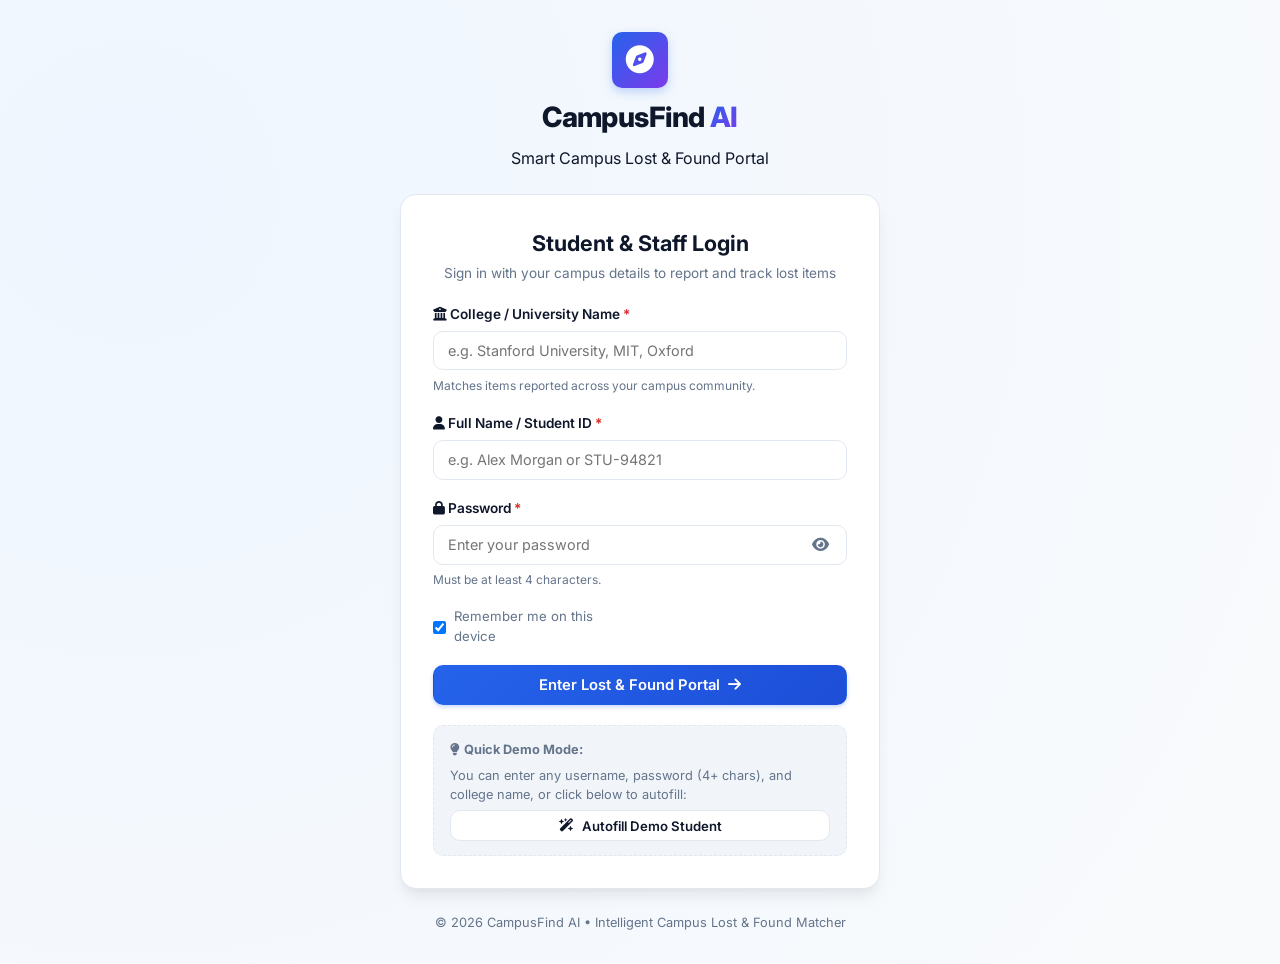
==== login.html @ 49ea63b5 "Initial commit: Campus Lost and Found AI Matcher" ====
<!DOCTYPE html>
<html lang="en">
<head>
  <meta charset="UTF-8" />
  <meta name="viewport" content="width=device-width, initial-scale=1.0" />
  <title>Login - CampusFind AI</title>
  <link rel="stylesheet" href="styles.css" />
  <!-- Font Awesome for modern icons -->
  <link rel="stylesheet" href="https://cdnjs.cloudflare.com/ajax/libs/font-awesome/6.4.0/css/all.min.css" />
  <!-- Google Fonts for crisp typography -->
  <link rel="preconnect" href="https://fonts.googleapis.com">
  <link rel="preconnect" href="https://fonts.gstatic.com" crossorigin>
  <link href="https://fonts.googleapis.com/css2?family=Inter:wght@400;500;600;700;800&display=swap" rel="stylesheet">
</head>
<body class="auth-page-body">

  <div class="auth-container">
    <!-- Brand / Logo Header -->
    <div class="auth-brand">
      <div class="brand-icon auth-icon">
        <i class="fa-solid fa-compass"></i>
      </div>
      <h1>CampusFind <span>AI</span></h1>
      <p class="tagline">Smart Campus Lost &amp; Found Portal</p>
    </div>

    <!-- Login Card -->
    <div class="auth-card">
      <div class="auth-header">
        <h2>Student &amp; Staff Login</h2>
        <p>Sign in with your campus details to report and track lost items</p>
      </div>

      <!-- Error / Alert Banner -->
      <div id="loginAlert" class="auth-alert" style="display: none;" role="alert">
        <i class="fa-solid fa-circle-exclamation"></i>
        <span id="loginAlertMessage">Please fill in all required fields.</span>
      </div>

      <!-- Login Form -->
      <form id="loginForm" class="auth-form" novalidate>
        <!-- College Name Field -->
        <div class="form-group">
          <label for="collegeName" class="form-label">
            <i class="fa-solid fa-building-columns"></i> College / University Name <span class="required">*</span>
          </label>
          <div class="input-with-icon">
            <input 
              type="text" 
              id="collegeName" 
              placeholder="e.g. Stanford University, MIT, Oxford" 
              required 
              autocomplete="organization"
            />
          </div>
          <small class="form-hint">Matches items reported across your campus community.</small>
        </div>

        <!-- User Name Field -->
        <div class="form-group">
          <label for="userName" class="form-label">
            <i class="fa-solid fa-user"></i> Full Name / Student ID <span class="required">*</span>
          </label>
          <div class="input-with-icon">
            <input 
              type="text" 
              id="userName" 
              placeholder="e.g. Alex Morgan or STU-94821" 
              required 
              autocomplete="username"
            />
          </div>
        </div>

        <!-- Password Field -->
        <div class="form-group">
          <label for="userPassword" class="form-label">
            <i class="fa-solid fa-lock"></i> Password <span class="required">*</span>
          </label>
          <div class="password-input-wrapper">
            <input 
              type="password" 
              id="userPassword" 
              placeholder="Enter your password" 
              required 
              autocomplete="current-password"
            />
            <button 
              type="button" 
              id="togglePasswordBtn" 
              class="toggle-password-btn" 
              title="Show/Hide password" 
              aria-label="Show password"
            >
              <i class="fa-solid fa-eye" id="passwordEyeIcon"></i>
            </button>
          </div>
          <small class="form-hint">Must be at least 4 characters.</small>
        </div>

        <!-- Remember Me Checkbox -->
        <div class="form-row auth-options">
          <label class="remember-label">
            <input type="checkbox" id="rememberMe" checked />
            <span>Remember me on this device</span>
          </label>
        </div>

        <!-- Submit Button -->
        <button type="submit" id="loginSubmitBtn" class="btn btn-primary btn-block">
          <span>Enter Lost &amp; Found Portal</span>
          <i class="fa-solid fa-arrow-right"></i>
        </button>
      </form>

      <!-- Quick Demo Login Helper for beginners -->
      <div class="demo-login-box">
        <p><i class="fa-solid fa-lightbulb"></i> <strong>Quick Demo Mode:</strong></p>
        <p>You can enter any username, password (4+ chars), and college name, or click below to autofill:</p>
        <button type="button" id="autofillDemoBtn" class="btn btn-secondary btn-sm">
          <i class="fa-solid fa-magic-wand-sparkles"></i> Autofill Demo Student
        </button>
      </div>
    </div>

    <!-- Auth Footer -->
    <div class="auth-footer">
      <p>&copy; 2026 CampusFind AI &bull; Intelligent Campus Lost &amp; Found Matcher</p>
    </div>
  </div>

  <!-- Inline Auth Script for Standalone Simplicity -->
  <script>
    // Check if user is already logged in
    document.addEventListener('DOMContentLoaded', () => {
      const existingUser = localStorage.getItem('campusFindUser');
      if (existingUser) {
        try {
          const user = JSON.parse(existingUser);
          if (user && user.isLoggedIn) {
            // Already logged in, redirect to main portal
            window.location.href = 'index.html';
            return;
          }
        } catch (e) {
          localStorage.removeItem('campusFindUser');
        }
      }

      const loginForm = document.getElementById('loginForm');
      const collegeInput = document.getElementById('collegeName');
      const nameInput = document.getElementById('userName');
      const passwordInput = document.getElementById('userPassword');
      const alertBox = document.getElementById('loginAlert');
      const alertMessage = document.getElementById('loginAlertMessage');
      const togglePasswordBtn = document.getElementById('togglePasswordBtn');
      const passwordEyeIcon = document.getElementById('passwordEyeIcon');
      const autofillBtn = document.getElementById('autofillDemoBtn');

      // Toggle password visibility
      togglePasswordBtn.addEventListener('click', () => {
        const isPassword = passwordInput.getAttribute('type') === 'password';
        passwordInput.setAttribute('type', isPassword ? 'text' : 'password');
        passwordEyeIcon.className = isPassword ? 'fa-solid fa-eye-slash' : 'fa-solid fa-eye';
      });

      // Autofill demo data
      autofillBtn.addEventListener('click', () => {
        collegeInput.value = 'State University';
        nameInput.value = 'Alex Morgan';
        passwordInput.value = 'campus2026';
        alertBox.style.display = 'none';
      });

      // Form submission
      loginForm.addEventListener('submit', (e) => {
        e.preventDefault();

        const college = collegeInput.value.trim();
        const username = nameInput.value.trim();
        const password = passwordInput.value;

        if (!college || !username || !password) {
          showAlert('Please fill in your College Name, User Name, and Password.');
          return;
        }

        if (password.length < 4) {
          showAlert('Password must be at least 4 characters long.');
          return;
        }

        // Save authenticated session in localStorage
        const userProfile = {
          username: username,
          college: college,
          isLoggedIn: true,
          loginTime: new Date().toISOString()
        };

        localStorage.setItem('campusFindUser', JSON.stringify(userProfile));

        // Redirect to main page
        window.location.href = 'index.html';
      });

      function showAlert(msg) {
        alertMessage.textContent = msg;
        alertBox.style.display = 'flex';
      }
    });
  </script>
</body>
</html>
---- styles.css ----
/* ==========================================================================
   Campus Lost-and-Found AI Matcher - Main Stylesheet
   Modern, responsive, accessible design for college students and staff
   ========================================================================== */

/* --- CSS Variables / Design Tokens --- */
:root {
  --primary: #2563eb;
  --primary-hover: #1d4ed8;
  --primary-light: #eff6ff;
  --primary-border: #bfdbfe;

  --ai-purple: #7c3aed;
  --ai-purple-hover: #6d28d9;
  --ai-light: #f5f3ff;
  --ai-border: #ddd6fe;
  --ai-glow: rgba(124, 58, 237, 0.2);

  --lost-color: #dc2626;
  --lost-bg: #fef2f2;
  --lost-border: #fecaca;

  --found-color: #059669;
  --found-bg: #ecfdf5;
  --found-border: #a7f3d0;

  --reunited-color: #0284c7;
  --reunited-bg: #f0f9ff;
  --reunited-border: #bae6fd;

  --bg-body: #f8fafc;
  --surface: #ffffff;
  --surface-alt: #f1f5f9;

  --text-main: #0f172a;
  --text-muted: #64748b;
  --text-light: #94a3b8;
  --border-color: #e2e8f0;
  --border-focus: #3b82f6;

  --radius-sm: 6px;
  --radius-md: 10px;
  --radius-lg: 16px;
  --radius-full: 9999px;

  --shadow-sm: 0 1px 2px 0 rgba(0, 0, 0, 0.05);
  --shadow-md: 0 4px 6px -1px rgba(0, 0, 0, 0.08), 0 2px 4px -2px rgba(0, 0, 0, 0.05);
  --shadow-lg: 0 10px 15px -3px rgba(0, 0, 0, 0.08), 0 4px 6px -4px rgba(0, 0, 0, 0.04);
  --shadow-xl: 0 20px 25px -5px rgba(0, 0, 0, 0.1), 0 8px 10px -6px rgba(0, 0, 0, 0.05);

  --transition-fast: 0.15s ease;
  --transition-normal: 0.25s ease;
  --font-family: 'Inter', system-ui, -apple-system, BlinkMacSystemFont, 'Segoe UI', Roboto, sans-serif;
}

/* --- Global Reset & Base Setup --- */
*, *::before, *::after {
  box-sizing: border-box;
  margin: 0;
  padding: 0;
}

html {
  font-size: 16px;
  scroll-behavior: smooth;
}

body {
  font-family: var(--font-family);
  background-color: var(--bg-body);
  color: var(--text-main);
  line-height: 1.5;
  min-height: 100vh;
  display: flex;
  flex-direction: column;
  -webkit-font-smoothing: antialiased;
}

/* --- Buttons Base Styles --- */
.btn {
  display: inline-flex;
  align-items: center;
  justify-content: center;
  gap: 0.5rem;
  font-family: inherit;
  font-size: 0.925rem;
  font-weight: 600;
  padding: 0.625rem 1.15rem;
  border-radius: var(--radius-md);
  border: 1px solid transparent;
  cursor: pointer;
  transition: var(--transition-fast);
  text-decoration: none;
  white-space: nowrap;
}

.btn:active {
  transform: scale(0.98);
}

.btn-primary {
  background: linear-gradient(135deg, var(--primary), var(--primary-hover));
  color: #ffffff;
  box-shadow: 0 2px 4px rgba(37, 99, 235, 0.25);
}

.btn-primary:hover {
  background: linear-gradient(135deg, var(--primary-hover), #1e40af);
  box-shadow: 0 4px 8px rgba(37, 99, 235, 0.35);
}

.btn-secondary {
  background-color: #ffffff;
  color: var(--text-main);
  border-color: var(--border-color);
}

.btn-secondary:hover {
  background-color: var(--surface-alt);
  border-color: #cbd5e1;
}

.btn-ai {
  background: linear-gradient(135deg, var(--ai-purple), #9333ea);
  color: #ffffff;
  border: none;
  box-shadow: 0 2px 6px var(--ai-glow);
}

.btn-ai:hover {
  background: linear-gradient(135deg, var(--ai-purple-hover), #7e22ce);
  box-shadow: 0 4px 10px rgba(124, 58, 237, 0.4);
}

.btn-sm {
  padding: 0.4rem 0.75rem;
  font-size: 0.825rem;
}

.btn-block {
  width: 100%;
}

.btn-icon-only {
  padding: 0.625rem;
  min-width: 42px;
  min-height: 42px;
}

/* --- Top Navigation Bar --- */
.navbar {
  background-color: rgba(255, 255, 255, 0.95);
  backdrop-filter: blur(8px);
  border-bottom: 1px solid var(--border-color);
  position: sticky;
  top: 0;
  z-index: 100;
  box-shadow: var(--shadow-sm);
}

.nav-container {
  max-width: 1240px;
  margin: 0 auto;
  padding: 0.85rem 1.5rem;
  display: flex;
  align-items: center;
  justify-content: space-between;
  gap: 1rem;
}

.brand {
  display: flex;
  align-items: center;
  gap: 0.85rem;
  text-decoration: none;
}

.brand-icon {
  width: 44px;
  height: 44px;
  border-radius: var(--radius-md);
  background: linear-gradient(135deg, var(--primary), var(--ai-purple));
  color: #ffffff;
  display: flex;
  align-items: center;
  justify-content: center;
  font-size: 1.35rem;
  box-shadow: 0 4px 10px rgba(37, 99, 235, 0.25);
}

.brand-text h1 {
  font-size: 1.35rem;
  font-weight: 800;
  color: var(--text-main);
  line-height: 1.1;
  letter-spacing: -0.02em;
}

.brand-text h1 span {
  color: var(--ai-purple);
  background: linear-gradient(135deg, var(--primary), var(--ai-purple));
  -webkit-background-clip: text;
  -webkit-text-fill-color: transparent;
}

.brand-text .tagline {
  font-size: 0.75rem;
  color: var(--text-muted);
  font-weight: 500;
}

.nav-actions {
  display: flex;
  align-items: center;
  gap: 1rem;
}

/* Logged-in User Profile Badge */
.user-profile-badge {
  display: flex;
  align-items: center;
  gap: 0.6rem;
  background-color: var(--surface-alt);
  padding: 0.35rem 0.75rem;
  border-radius: var(--radius-full);
  border: 1px solid var(--border-color);
}

.user-avatar {
  width: 32px;
  height: 32px;
  border-radius: 50%;
  background: linear-gradient(135deg, var(--primary), #3b82f6);
  color: #ffffff;
  display: flex;
  align-items: center;
  justify-content: center;
  font-size: 0.85rem;
}

.user-meta {
  display: flex;
  flex-direction: column;
  line-height: 1.2;
}

.user-name {
  font-size: 0.85rem;
  font-weight: 700;
  color: var(--text-main);
}

.user-college {
  font-size: 0.7rem;
  color: var(--text-muted);
  max-width: 140px;
  overflow: hidden;
  text-overflow: ellipsis;
  white-space: nowrap;
}

.logout-btn {
  background: transparent;
  border: none;
  color: var(--text-muted);
  font-size: 0.95rem;
  cursor: pointer;
  padding: 0.25rem 0.4rem;
  border-radius: var(--radius-sm);
  transition: var(--transition-fast);
}

.logout-btn:hover {
  color: var(--lost-color);
  background-color: #fee2e2;
}

/* --- Main Layout Container --- */
.main-container {
  max-width: 1240px;
  margin: 0 auto;
  padding: 1.75rem 1.5rem;
  width: 100%;
  flex: 1;
}

/* --- Hero / Stats Dashboard Section --- */
.stats-section {
  display: grid;
  grid-template-columns: repeat(auto-fit, minmax(220px, 1fr));
  gap: 1rem;
  margin-bottom: 2rem;
}

.stat-card {
  background-color: var(--surface);
  border: 1px solid var(--border-color);
  border-radius: var(--radius-lg);
  padding: 1.25rem;
  display: flex;
  align-items: center;
  gap: 1rem;
  box-shadow: var(--shadow-sm);
  transition: var(--transition-normal);
}

.stat-card:hover {
  transform: translateY(-2px);
  box-shadow: var(--shadow-md);
  border-color: #cbd5e1;
}

.stat-icon {
  width: 52px;
  height: 52px;
  border-radius: var(--radius-md);
  display: flex;
  align-items: center;
  justify-content: center;
  font-size: 1.35rem;
  flex-shrink: 0;
}

.lost-icon {
  background-color: var(--lost-bg);
  color: var(--lost-color);
}

.found-icon {
  background-color: var(--found-bg);
  color: var(--found-color);
}

.reunited-icon {
  background-color: var(--reunited-bg);
  color: var(--reunited-color);
}

.ai-icon {
  background: var(--ai-light);
  color: var(--ai-purple);
}

.stat-info h3 {
  font-size: 1.65rem;
  font-weight: 800;
  color: var(--text-main);
  line-height: 1.1;
}

.stat-info p {
  font-size: 0.825rem;
  color: var(--text-muted);
  font-weight: 500;
  margin-top: 0.2rem;
}

.ai-badge-card {
  background: linear-gradient(135deg, #ffffff 60%, var(--ai-light) 100%);
  border-color: var(--ai-border);
}

/* --- Search & Controls Section --- */
.controls-section {
  background-color: var(--surface);
  border: 1px solid var(--border-color);
  border-radius: var(--radius-lg);
  padding: 1.25rem;
  margin-bottom: 2rem;
  box-shadow: var(--shadow-sm);
  display: flex;
  flex-direction: column;
  gap: 1rem;
}

/* Distinctly separated search input group (Icon Box + Input Field) */
.search-input-group {
  position: relative;
  width: 100%;
  display: flex;
  align-items: stretch;
  background-color: #ffffff;
  border: 1.5px solid var(--border-color);
  border-radius: var(--radius-md);
  overflow: hidden;
  box-shadow: var(--shadow-sm);
  transition: var(--transition-fast);
}

.search-input-group:focus-within {
  border-color: var(--primary);
  box-shadow: 0 0 0 3px rgba(37, 99, 235, 0.15);
}

.search-icon-box {
  display: flex;
  align-items: center;
  justify-content: center;
  padding: 0 1.2rem;
  background-color: var(--surface-alt);
  color: var(--text-muted);
  border-right: 1.5px solid var(--border-color);
  font-size: 1.05rem;
  flex-shrink: 0;
}

.search-input-group input {
  flex: 1;
  padding: 0.8rem 2.8rem 0.8rem 1rem;
  font-size: 0.95rem;
  font-family: inherit;
  border: none;
  background-color: transparent;
  color: var(--text-main);
  outline: none;
}

.search-input-group input::placeholder {
  color: var(--text-light);
}

.clear-search-btn {
  position: absolute;
  right: 0.75rem;
  top: 50%;
  transform: translateY(-50%);
  background: transparent;
  border: none;
  color: var(--text-muted);
  cursor: pointer;
  padding: 0.35rem;
  font-size: 1rem;
  border-radius: 50%;
}

.clear-search-btn:hover {
  color: var(--text-main);
}

.filter-controls-row {
  display: flex;
  flex-wrap: wrap;
  align-items: center;
  justify-content: space-between;
  gap: 1rem;
}

/* Status Filter Tabs */
.filter-tabs {
  display: flex;
  align-items: center;
  background-color: var(--surface-alt);
  padding: 0.3rem;
  border-radius: var(--radius-md);
  gap: 0.25rem;
}

.tab-btn {
  background: transparent;
  border: none;
  font-family: inherit;
  font-size: 0.85rem;
  font-weight: 600;
  color: var(--text-muted);
  padding: 0.5rem 0.9rem;
  border-radius: var(--radius-sm);
  cursor: pointer;
  transition: var(--transition-fast);
  display: flex;
  align-items: center;
  gap: 0.45rem;
}

.tab-btn:hover {
  color: var(--text-main);
}

.tab-btn.active {
  background-color: #ffffff;
  color: var(--text-main);
  box-shadow: var(--shadow-sm);
}

.dot {
  width: 8px;
  height: 8px;
  border-radius: 50%;
}

.dot-lost { background-color: var(--lost-color); }
.dot-found { background-color: var(--found-color); }
.dot-resolved { background-color: var(--reunited-color); }

/* Dropdown Filters */
.dropdown-filters {
  display: flex;
  align-items: center;
  flex-wrap: wrap;
  gap: 0.75rem;
}

.select-wrapper {
  position: relative;
  display: flex;
  align-items: center;
}

.select-wrapper i {
  position: absolute;
  left: 0.85rem;
  color: var(--text-muted);
  font-size: 0.85rem;
  pointer-events: none;
}

.select-wrapper select {
  font-family: inherit;
  font-size: 0.85rem;
  font-weight: 500;
  color: var(--text-main);
  background-color: var(--surface);
  border: 1.5px solid var(--border-color);
  border-radius: var(--radius-md);
  padding: 0.55rem 1.85rem 0.55rem 2.2rem;
  cursor: pointer;
  appearance: none;
  background-image: url("data:image/svg+xml;charset=UTF-8,%3csvg xmlns='http://www.w3.org/2000/svg' viewBox='0 0 24 24' fill='none' stroke='%2364748b' stroke-width='2' stroke-linecap='round' stroke-linejoin='round'%3e%3cpolyline points='6 9 12 15 18 9'%3e%3c/polyline%3e%3c/svg%3e");
  background-repeat: no-repeat;
  background-position: right 0.6rem center;
  background-size: 1rem;
  transition: var(--transition-fast);
}

.select-wrapper select:focus {
  outline: none;
  border-color: var(--primary);
  box-shadow: 0 0 0 3px rgba(37, 99, 235, 0.15);
}

/* --- Feed Header --- */
.feed-header {
  display: flex;
  align-items: center;
  justify-content: space-between;
  margin-bottom: 1.25rem;
  gap: 1rem;
}

.feed-header h2 {
  font-size: 1.25rem;
  font-weight: 700;
  color: var(--text-main);
}

.results-badge {
  font-size: 0.8rem;
  font-weight: 600;
  color: var(--text-muted);
  background-color: var(--surface-alt);
  padding: 0.3rem 0.75rem;
  border-radius: var(--radius-full);
}

/* --- Items Grid & Cards --- */
.items-grid {
  display: grid;
  grid-template-columns: repeat(auto-fill, minmax(320px, 1fr));
  gap: 1.5rem;
}

.item-card {
  background-color: var(--surface);
  border: 1px solid var(--border-color);
  border-radius: var(--radius-lg);
  overflow: hidden;
  display: flex;
  flex-direction: column;
  box-shadow: var(--shadow-sm);
  transition: var(--transition-normal);
  position: relative;
}

.item-card:hover {
  transform: translateY(-3px);
  box-shadow: var(--shadow-lg);
  border-color: #cbd5e1;
}

.item-card.is-reunited {
  opacity: 0.78;
}

.card-top-bar {
  padding: 0.85rem 1rem 0.5rem 1rem;
  display: flex;
  align-items: center;
  justify-content: space-between;
  gap: 0.5rem;
}

/* Badges */
.badge {
  display: inline-flex;
  align-items: center;
  gap: 0.35rem;
  font-size: 0.75rem;
  font-weight: 700;
  text-transform: uppercase;
  letter-spacing: 0.03em;
  padding: 0.3rem 0.65rem;
  border-radius: var(--radius-full);
}

.badge-lost {
  background-color: var(--lost-bg);
  color: var(--lost-color);
  border: 1px solid var(--lost-border);
}

.badge-found {
  background-color: var(--found-bg);
  color: var(--found-color);
  border: 1px solid var(--found-border);
}

.badge-reunited {
  background-color: var(--reunited-bg);
  color: var(--reunited-color);
  border: 1px solid var(--reunited-border);
}

.badge-category {
  background-color: var(--surface-alt);
  color: var(--text-muted);
  font-size: 0.75rem;
  font-weight: 600;
  padding: 0.3rem 0.6rem;
  border-radius: var(--radius-sm);
}

/* Card Visual Image or Graphic */
.card-media {
  width: 100%;
  height: 160px;
  background-color: var(--surface-alt);
  display: flex;
  align-items: center;
  justify-content: center;
  overflow: hidden;
  position: relative;
}

.card-media img {
  width: 100%;
  height: 100%;
  object-fit: cover;
  transition: transform 0.4s ease;
}

.item-card:hover .card-media img {
  transform: scale(1.04);
}

.card-placeholder-icon {
  font-size: 3rem;
  color: #cbd5e1;
}

/* Card Content Body */
.card-body {
  padding: 1rem;
  display: flex;
  flex-direction: column;
  flex: 1;
  gap: 0.65rem;
}

.card-title {
  font-size: 1.1rem;
  font-weight: 700;
  color: var(--text-main);
  line-height: 1.3;
}

.card-meta-chips {
  display: flex;
  flex-wrap: wrap;
  gap: 0.4rem;
}

.meta-chip {
  display: inline-flex;
  align-items: center;
  gap: 0.35rem;
  font-size: 0.775rem;
  font-weight: 500;
  color: var(--text-muted);
  background-color: var(--bg-body);
  border: 1px solid var(--border-color);
  padding: 0.2rem 0.55rem;
  border-radius: var(--radius-full);
}

.meta-chip i {
  color: var(--primary);
  font-size: 0.75rem;
}

.card-desc {
  font-size: 0.875rem;
  color: var(--text-muted);
  line-height: 1.45;
  display: -webkit-box;
  -webkit-line-clamp: 2;
  -webkit-box-orient: vertical;
  overflow: hidden;
  text-overflow: ellipsis;
  margin-top: 0.25rem;
}

.card-contact {
  font-size: 0.8rem;
  color: var(--text-muted);
  background-color: var(--surface-alt);
  padding: 0.5rem 0.75rem;
  border-radius: var(--radius-md);
  margin-top: auto;
  display: flex;
  flex-direction: column;
  gap: 0.15rem;
}

.card-contact strong {
  color: var(--text-main);
  font-weight: 600;
}

/* Card Actions */
.card-actions {
  padding: 0.85rem 1rem;
  background-color: #fafbfc;
  border-top: 1px solid var(--border-color);
  display: flex;
  align-items: center;
  justify-content: space-between;
  gap: 0.5rem;
}

.card-actions-right {
  display: flex;
  align-items: center;
  gap: 0.4rem;
}

.action-icon-btn {
  background: transparent;
  border: 1px solid var(--border-color);
  color: var(--text-muted);
  width: 34px;
  height: 34px;
  border-radius: var(--radius-md);
  display: flex;
  align-items: center;
  justify-content: center;
  cursor: pointer;
  transition: var(--transition-fast);
}

.action-icon-btn:hover {
  background-color: var(--surface-alt);
  color: var(--text-main);
  border-color: #cbd5e1;
}

.action-icon-btn.btn-resolve:hover {
  background-color: var(--found-bg);
  color: var(--found-color);
  border-color: var(--found-border);
}

.action-icon-btn.btn-delete:hover {
  background-color: var(--lost-bg);
  color: var(--lost-color);
  border-color: var(--lost-border);
}

/* --- Empty State View --- */
.empty-state {
  background-color: var(--surface);
  border: 2px dashed var(--border-color);
  border-radius: var(--radius-lg);
  padding: 3.5rem 2rem;
  text-align: center;
  display: flex;
  flex-direction: column;
  align-items: center;
  justify-content: center;
  gap: 1rem;
  max-width: 500px;
  margin: 2rem auto;
}

.empty-icon {
  width: 72px;
  height: 72px;
  border-radius: 50%;
  background-color: var(--surface-alt);
  color: var(--text-light);
  display: flex;
  align-items: center;
  justify-content: center;
  font-size: 2rem;
}

.empty-state h3 {
  font-size: 1.25rem;
  font-weight: 700;
  color: var(--text-main);
}

.empty-state p {
  font-size: 0.9rem;
  color: var(--text-muted);
  max-width: 360px;
}

/* --- Modals Base Styles --- */
.modal-overlay {
  position: fixed;
  inset: 0;
  background-color: rgba(15, 23, 42, 0.6);
  backdrop-filter: blur(4px);
  z-index: 1000;
  display: flex;
  align-items: center;
  justify-content: center;
  padding: 1.25rem;
  opacity: 0;
  pointer-events: none;
  transition: opacity var(--transition-normal);
}

.modal-overlay.active {
  opacity: 1;
  pointer-events: auto;
}

.modal-card {
  background-color: var(--surface);
  border-radius: var(--radius-lg);
  box-shadow: var(--shadow-xl);
  width: 100%;
  max-width: 580px;
  max-height: 90vh;
  display: flex;
  flex-direction: column;
  overflow: hidden;
  transform: translateY(20px) scale(0.98);
  transition: transform var(--transition-normal);
}

.modal-overlay.active .modal-card {
  transform: translateY(0) scale(1);
}

.modal-card.modal-large {
  max-width: 820px;
}

.modal-header {
  padding: 1.25rem 1.5rem;
  border-bottom: 1px solid var(--border-color);
  display: flex;
  align-items: center;
  justify-content: space-between;
  background-color: #fafbfc;
}

.modal-title-wrapper {
  display: flex;
  align-items: center;
  gap: 0.75rem;
}

.modal-title-wrapper i {
  font-size: 1.35rem;
  color: var(--primary);
}

.ai-sparkle-icon {
  color: var(--ai-purple) !important;
}

.modal-title-wrapper h2 {
  font-size: 1.25rem;
  font-weight: 700;
  color: var(--text-main);
  line-height: 1.2;
}

.modal-subtitle {
  font-size: 0.8rem;
  color: var(--text-muted);
}

.close-modal-btn {
  background: transparent;
  border: none;
  font-size: 1.75rem;
  line-height: 1;
  color: var(--text-muted);
  cursor: pointer;
  padding: 0.25rem;
  border-radius: var(--radius-sm);
  transition: var(--transition-fast);
}

.close-modal-btn:hover {
  color: var(--lost-color);
}

.modal-body {
  padding: 1.5rem;
  overflow-y: auto;
  display: flex;
  flex-direction: column;
  gap: 1.25rem;
}

.modal-form {
  padding: 1.5rem;
  overflow-y: auto;
  display: flex;
  flex-direction: column;
  gap: 1.15rem;
}

.modal-actions {
  padding: 1rem 1.5rem;
  border-top: 1px solid var(--border-color);
  background-color: #fafbfc;
  display: flex;
  align-items: center;
  justify-content: flex-end;
  gap: 0.75rem;
}

/* --- Form Fields & Elements --- */
.form-group {
  display: flex;
  flex-direction: column;
  gap: 0.4rem;
  width: 100%;
}

.form-row {
  display: grid;
  grid-template-columns: 1fr 1fr;
  gap: 1rem;
}

.form-label {
  font-size: 0.85rem;
  font-weight: 600;
  color: var(--text-main);
}

.required {
  color: var(--lost-color);
}

.optional {
  color: var(--text-muted);
  font-weight: normal;
  font-size: 0.775rem;
}

.form-hint {
  font-size: 0.75rem;
  color: var(--text-muted);
}

input[type="text"],
input[type="password"],
input[type="url"],
input[type="date"],
select,
textarea {
  width: 100%;
  font-family: inherit;
  font-size: 0.9rem;
  color: var(--text-main);
  background-color: #ffffff;
  border: 1.5px solid var(--border-color);
  border-radius: var(--radius-md);
  padding: 0.65rem 0.85rem;
  transition: var(--transition-fast);
}

input:focus,
select:focus,
textarea:focus {
  outline: none;
  border-color: var(--primary);
  box-shadow: 0 0 0 3px rgba(37, 99, 235, 0.15);
}

textarea {
  resize: vertical;
  min-height: 80px;
}

.other-input {
  margin-top: 0.5rem;
  border-color: #93c5fd;
  background-color: var(--primary-light);
  animation: fadeIn 0.25s ease;
}

/* Toggle Pill for Report Form (I Lost vs I Found) */
.type-toggle-group {
  display: grid;
  grid-template-columns: 1fr 1fr;
  gap: 0.75rem;
}

.type-option input[type="radio"] {
  display: none;
}

.type-pill {
  padding: 0.75rem 1rem;
  border-radius: var(--radius-md);
  border: 2px solid var(--border-color);
  background-color: var(--bg-body);
  color: var(--text-muted);
  font-weight: 600;
  font-size: 0.9rem;
  display: flex;
  align-items: center;
  justify-content: center;
  gap: 0.5rem;
  cursor: pointer;
  transition: var(--transition-fast);
}

.type-option input[type="radio"]:checked + .pill-lost {
  border-color: var(--lost-color);
  background-color: var(--lost-bg);
  color: var(--lost-color);
  box-shadow: 0 0 0 2px rgba(220, 38, 38, 0.15);
}

.type-option input[type="radio"]:checked + .pill-found {
  border-color: var(--found-color);
  background-color: var(--found-bg);
  color: var(--found-color);
  box-shadow: 0 0 0 2px rgba(5, 150, 105, 0.15);
}

/* --- AI Match Suggestions Modal Elements --- */
.target-item-summary {
  background: linear-gradient(135deg, #1e293b, #0f172a);
  color: #ffffff;
  border-radius: var(--radius-md);
  padding: 1.15rem 1.35rem;
  display: flex;
  flex-direction: column;
  gap: 0.4rem;
}

.target-header {
  display: flex;
  align-items: center;
  justify-content: space-between;
}

.target-label {
  font-size: 0.75rem;
  font-weight: 700;
  letter-spacing: 0.05em;
  text-transform: uppercase;
  color: #94a3b8;
}

.target-title {
  font-size: 1.2rem;
  font-weight: 700;
  color: #ffffff;
}

.target-meta-row {
  display: flex;
  flex-wrap: wrap;
  gap: 0.75rem;
  font-size: 0.8rem;
  color: #cbd5e1;
  margin-top: 0.25rem;
}

.target-meta-row span {
  display: inline-flex;
  align-items: center;
  gap: 0.35rem;
}

.matches-section-header {
  display: flex;
  flex-direction: column;
  gap: 0.25rem;
}

.matches-section-header h3 {
  font-size: 1.05rem;
  font-weight: 700;
  color: var(--text-main);
  display: flex;
  align-items: center;
  gap: 0.5rem;
}

.match-hint {
  font-size: 0.8rem;
  color: var(--text-muted);
}

.matches-list {
  display: flex;
  flex-direction: column;
  gap: 1rem;
}

/* Individual Match Result Card */
.match-card {
  background-color: var(--surface);
  border: 1.5px solid var(--border-color);
  border-radius: var(--radius-lg);
  padding: 1.15rem;
  display: flex;
  flex-direction: column;
  gap: 0.85rem;
  transition: var(--transition-fast);
}

.match-card:hover {
  border-color: #94a3b8;
  box-shadow: var(--shadow-md);
}

.match-card-top {
  display: flex;
  align-items: center;
  justify-content: space-between;
  gap: 1rem;
}

.match-card-info {
  display: flex;
  flex-direction: column;
  gap: 0.25rem;
}

.match-card-title {
  font-size: 1.05rem;
  font-weight: 700;
  color: var(--text-main);
}

/* AI Score Badge */
.match-score-badge {
  display: flex;
  align-items: center;
  gap: 0.4rem;
  padding: 0.4rem 0.85rem;
  border-radius: var(--radius-full);
  font-weight: 800;
  font-size: 0.95rem;
  flex-shrink: 0;
}

.score-high {
  background-color: #ecfdf5;
  color: #047857;
  border: 1.5px solid #a7f3d0;
}

.score-medium {
  background-color: #fffbeb;
  color: #b45309;
  border: 1.5px solid #fde68a;
}

.score-low {
  background-color: #f1f5f9;
  color: #64748b;
  border: 1.5px solid #e2e8f0;
}

/* Match Reasons Breakdown */
.match-reasons-box {
  background-color: var(--bg-body);
  border-radius: var(--radius-md);
  padding: 0.75rem 1rem;
  display: flex;
  flex-direction: column;
  gap: 0.4rem;
}

.match-reasons-title {
  font-size: 0.75rem;
  font-weight: 700;
  text-transform: uppercase;
  color: var(--text-muted);
}

.match-reason-tags {
  display: flex;
  flex-wrap: wrap;
  gap: 0.4rem;
}

.reason-tag {
  font-size: 0.75rem;
  font-weight: 600;
  padding: 0.2rem 0.55rem;
  border-radius: var(--radius-sm);
  background-color: #ffffff;
  border: 1px solid var(--border-color);
  color: var(--text-main);
  display: inline-flex;
  align-items: center;
  gap: 0.35rem;
}

.reason-tag.tag-match {
  background-color: #f0fdf4;
  border-color: #bbf7d0;
  color: #15803d;
}

/* Dual-Reunite Action Buttons & Notices */
.match-card-actions {
  display: flex;
  align-items: center;
  justify-content: space-between;
  flex-wrap: wrap;
  gap: 0.75rem;
  margin-top: 0.35rem;
  padding-top: 0.75rem;
  border-top: 1px dashed var(--border-color);
}

.btn-reunite-pair {
  background: linear-gradient(135deg, #059669, #047857);
  color: #ffffff;
  border: none;
  font-weight: 700;
  box-shadow: 0 2px 6px rgba(5, 150, 105, 0.25);
  transition: var(--transition-fast);
}

.btn-reunite-pair:hover {
  background: linear-gradient(135deg, #047857, #065f46);
  box-shadow: 0 4px 10px rgba(5, 150, 105, 0.35);
  transform: translateY(-1px);
}

.reunite-notice-tag {
  font-size: 0.8rem;
  color: var(--text-muted);
  display: inline-flex;
  align-items: center;
  gap: 0.4rem;
}

.paired-with-badge {
  display: inline-flex;
  align-items: center;
  gap: 0.4rem;
  font-size: 0.75rem;
  font-weight: 600;
  background-color: var(--reunited-bg);
  color: var(--reunited-color);
  border: 1px solid var(--reunited-border);
  padding: 0.25rem 0.6rem;
  border-radius: var(--radius-sm);
  margin-top: 0.35rem;
}

.awaiting-owner-pill {
  font-size: 0.75rem;
  font-weight: 600;
  color: #d97706;
  background-color: #fffbeb;
  border: 1px solid #fde68a;
  padding: 0.25rem 0.6rem;
  border-radius: var(--radius-full);
  display: inline-flex;
  align-items: center;
  gap: 0.35rem;
}

/* --- Auth / Login Page Styles (`login.html`) --- */
.auth-page-body {
  background: radial-gradient(circle at 10% 20%, #eff6ff 0%, #f8fafc 90%);
  display: flex;
  align-items: center;
  justify-content: center;
  padding: 2rem 1.25rem;
}

.auth-container {
  width: 100%;
  max-width: 480px;
  display: flex;
  flex-direction: column;
  gap: 1.5rem;
}

.auth-brand {
  display: flex;
  flex-direction: column;
  align-items: center;
  text-align: center;
  gap: 0.5rem;
}

.auth-icon {
  width: 56px;
  height: 56px;
  font-size: 1.75rem;
}

.auth-brand h1 {
  font-size: 1.75rem;
  font-weight: 800;
  letter-spacing: -0.02em;
}

.auth-brand h1 span {
  background: linear-gradient(135deg, var(--primary), var(--ai-purple));
  -webkit-background-clip: text;
  -webkit-text-fill-color: transparent;
}

.auth-card {
  background-color: var(--surface);
  border: 1px solid var(--border-color);
  border-radius: var(--radius-lg);
  padding: 2rem;
  box-shadow: var(--shadow-lg);
  display: flex;
  flex-direction: column;
  gap: 1.25rem;
}

.auth-header {
  text-align: center;
}

.auth-header h2 {
  font-size: 1.35rem;
  font-weight: 700;
  color: var(--text-main);
}

.auth-header p {
  font-size: 0.85rem;
  color: var(--text-muted);
  margin-top: 0.25rem;
}

.auth-alert {
  background-color: var(--lost-bg);
  border: 1px solid var(--lost-border);
  color: var(--lost-color);
  padding: 0.75rem 1rem;
  border-radius: var(--radius-md);
  font-size: 0.85rem;
  font-weight: 500;
  display: flex;
  align-items: center;
  gap: 0.65rem;
}

.auth-form {
  display: flex;
  flex-direction: column;
  gap: 1.15rem;
}

.password-input-wrapper {
  position: relative;
  display: flex;
  align-items: center;
}

.toggle-password-btn {
  position: absolute;
  right: 0.75rem;
  background: transparent;
  border: none;
  color: var(--text-muted);
  cursor: pointer;
  padding: 0.35rem;
  font-size: 0.95rem;
}

.toggle-password-btn:hover {
  color: var(--text-main);
}

.remember-label {
  display: inline-flex;
  align-items: center;
  gap: 0.5rem;
  font-size: 0.825rem;
  color: var(--text-muted);
  cursor: pointer;
}

.demo-login-box {
  background-color: var(--surface-alt);
  border: 1px dashed var(--border-color);
  border-radius: var(--radius-md);
  padding: 0.85rem 1rem;
  display: flex;
  flex-direction: column;
  gap: 0.4rem;
  font-size: 0.8rem;
  color: var(--text-muted);
}

.auth-footer {
  text-align: center;
  font-size: 0.8rem;
  color: var(--text-muted);
}

/* --- Footer --- */
.footer {
  background-color: var(--surface);
  border-top: 1px solid var(--border-color);
  margin-top: auto;
  padding: 1.25rem 1.5rem;
}

.footer-container {
  max-width: 1240px;
  margin: 0 auto;
  display: flex;
  align-items: center;
  justify-content: space-between;
  flex-wrap: wrap;
  gap: 1rem;
  font-size: 0.825rem;
  color: var(--text-muted);
}

.link-btn {
  background: transparent;
  border: none;
  color: var(--primary);
  font-family: inherit;
  font-size: 0.825rem;
  font-weight: 600;
  cursor: pointer;
  display: inline-flex;
  align-items: center;
  gap: 0.35rem;
}

.link-btn:hover {
  text-decoration: underline;
}

/* --- Toast Notifications --- */
.toast-container {
  position: fixed;
  bottom: 1.5rem;
  right: 1.5rem;
  z-index: 2000;
  display: flex;
  flex-direction: column;
  gap: 0.75rem;
  pointer-events: none;
}

.toast {
  background-color: #1e293b;
  color: #ffffff;
  padding: 0.85rem 1.25rem;
  border-radius: var(--radius-md);
  box-shadow: var(--shadow-lg);
  display: flex;
  align-items: center;
  gap: 0.65rem;
  font-size: 0.9rem;
  font-weight: 500;
  pointer-events: auto;
  animation: slideToast 0.3s ease, fadeOut 0.3s ease 2.7s forwards;
}

.toast.toast-success {
  background-color: #065f46;
  border: 1px solid #059669;
}

.toast.toast-error {
  background-color: #991b1b;
  border: 1px solid #dc2626;
}

/* --- Animations --- */
@keyframes fadeIn {
  from { opacity: 0; transform: translateY(-4px); }
  to { opacity: 1; transform: translateY(0); }
}

@keyframes slideToast {
  from { opacity: 0; transform: translateY(20px); }
  to { opacity: 1; transform: translateY(0); }
}

@keyframes fadeOut {
  to { opacity: 0; transform: translateY(10px); }
}

/* --- Responsive Media Queries --- */
@media (max-width: 768px) {
  .nav-container {
    padding: 0.75rem 1rem;
  }

  .main-container {
    padding: 1.25rem 1rem;
  }

  .stats-section {
    grid-template-columns: repeat(2, 1fr);
  }

  .filter-controls-row {
    flex-direction: column;
    align-items: stretch;
  }

  .dropdown-filters {
    width: 100%;
    justify-content: space-between;
  }

  .select-wrapper {
    flex: 1;
  }

  .select-wrapper select {
    width: 100%;
  }

  .form-row {
    grid-template-columns: 1fr;
    gap: 0.85rem;
  }

  .user-college {
    display: none;
  }
}

@media (max-width: 480px) {
  .stats-section {
    grid-template-columns: 1fr;
  }

  .filter-tabs {
    flex-wrap: wrap;
  }

  .tab-btn {
    flex: 1;
    justify-content: center;
  }

  .dropdown-filters {
    flex-direction: column;
  }

  .select-wrapper {
    width: 100%;
  }

  .brand-text h1 {
    font-size: 1.15rem;
  }

  .brand-text .tagline {
    display: none;
  }
}
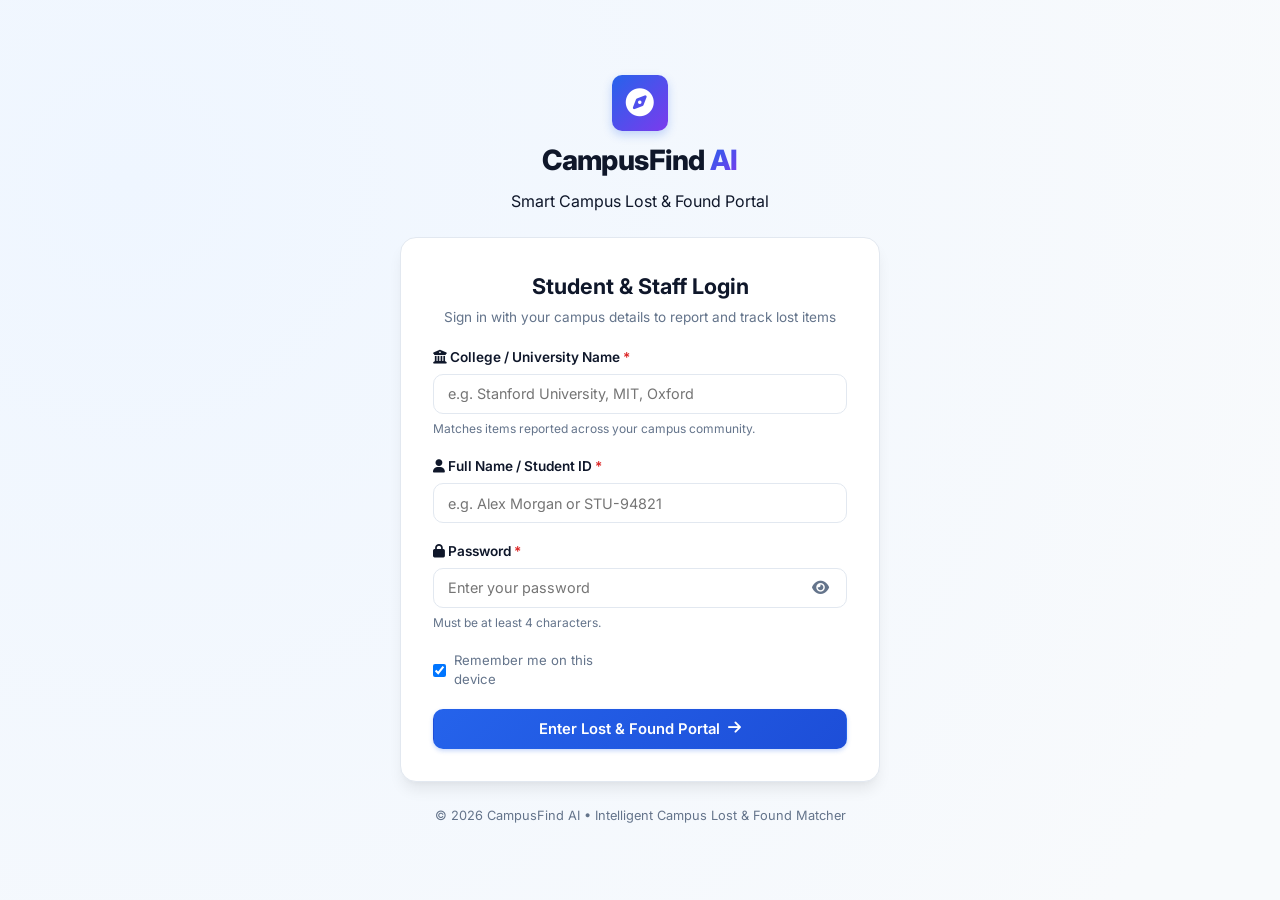
==== commit 1e45e5aa: "Remove demo login button and prepare project for cloud deployment" ====
--- a/login.html
+++ b/login.html
@@ -112,15 +112,6 @@
           <i class="fa-solid fa-arrow-right"></i>
         </button>
       </form>
-
-      <!-- Quick Demo Login Helper for beginners -->
-      <div class="demo-login-box">
-        <p><i class="fa-solid fa-lightbulb"></i> <strong>Quick Demo Mode:</strong></p>
-        <p>You can enter any username, password (4+ chars), and college name, or click below to autofill:</p>
-        <button type="button" id="autofillDemoBtn" class="btn btn-secondary btn-sm">
-          <i class="fa-solid fa-magic-wand-sparkles"></i> Autofill Demo Student
-        </button>
-      </div>
     </div>
 
     <!-- Auth Footer -->
@@ -155,7 +146,6 @@
       const alertMessage = document.getElementById('loginAlertMessage');
       const togglePasswordBtn = document.getElementById('togglePasswordBtn');
       const passwordEyeIcon = document.getElementById('passwordEyeIcon');
-      const autofillBtn = document.getElementById('autofillDemoBtn');
 
       // Toggle password visibility
       togglePasswordBtn.addEventListener('click', () => {
@@ -164,16 +154,8 @@
         passwordEyeIcon.className = isPassword ? 'fa-solid fa-eye-slash' : 'fa-solid fa-eye';
       });
 
-      // Autofill demo data
-      autofillBtn.addEventListener('click', () => {
-        collegeInput.value = 'State University';
-        nameInput.value = 'Alex Morgan';
-        passwordInput.value = 'campus2026';
-        alertBox.style.display = 'none';
-      });
-
       // Form submission
-      loginForm.addEventListener('submit', (e) => {
+      loginForm.addEventListener('submit', async (e) => {
         e.preventDefault();
 
         const college = collegeInput.value.trim();
@@ -199,6 +181,18 @@
         };
 
         localStorage.setItem('campusFindUser', JSON.stringify(userProfile));
+
+        // If Python backend is running, register session in SQLite users table
+        const apiBase = window.location.origin.includes(':5000') ? '/api' : 'http://127.0.0.1:5000/api';
+        try {
+          await fetch(`${apiBase}/login`, {
+            method: 'POST',
+            headers: { 'Content-Type': 'application/json' },
+            body: JSON.stringify({ username, college, password })
+          });
+        } catch (err) {
+          // Offline mode fallback: continues normally
+        }
 
         // Redirect to main page
         window.location.href = 'index.html';
